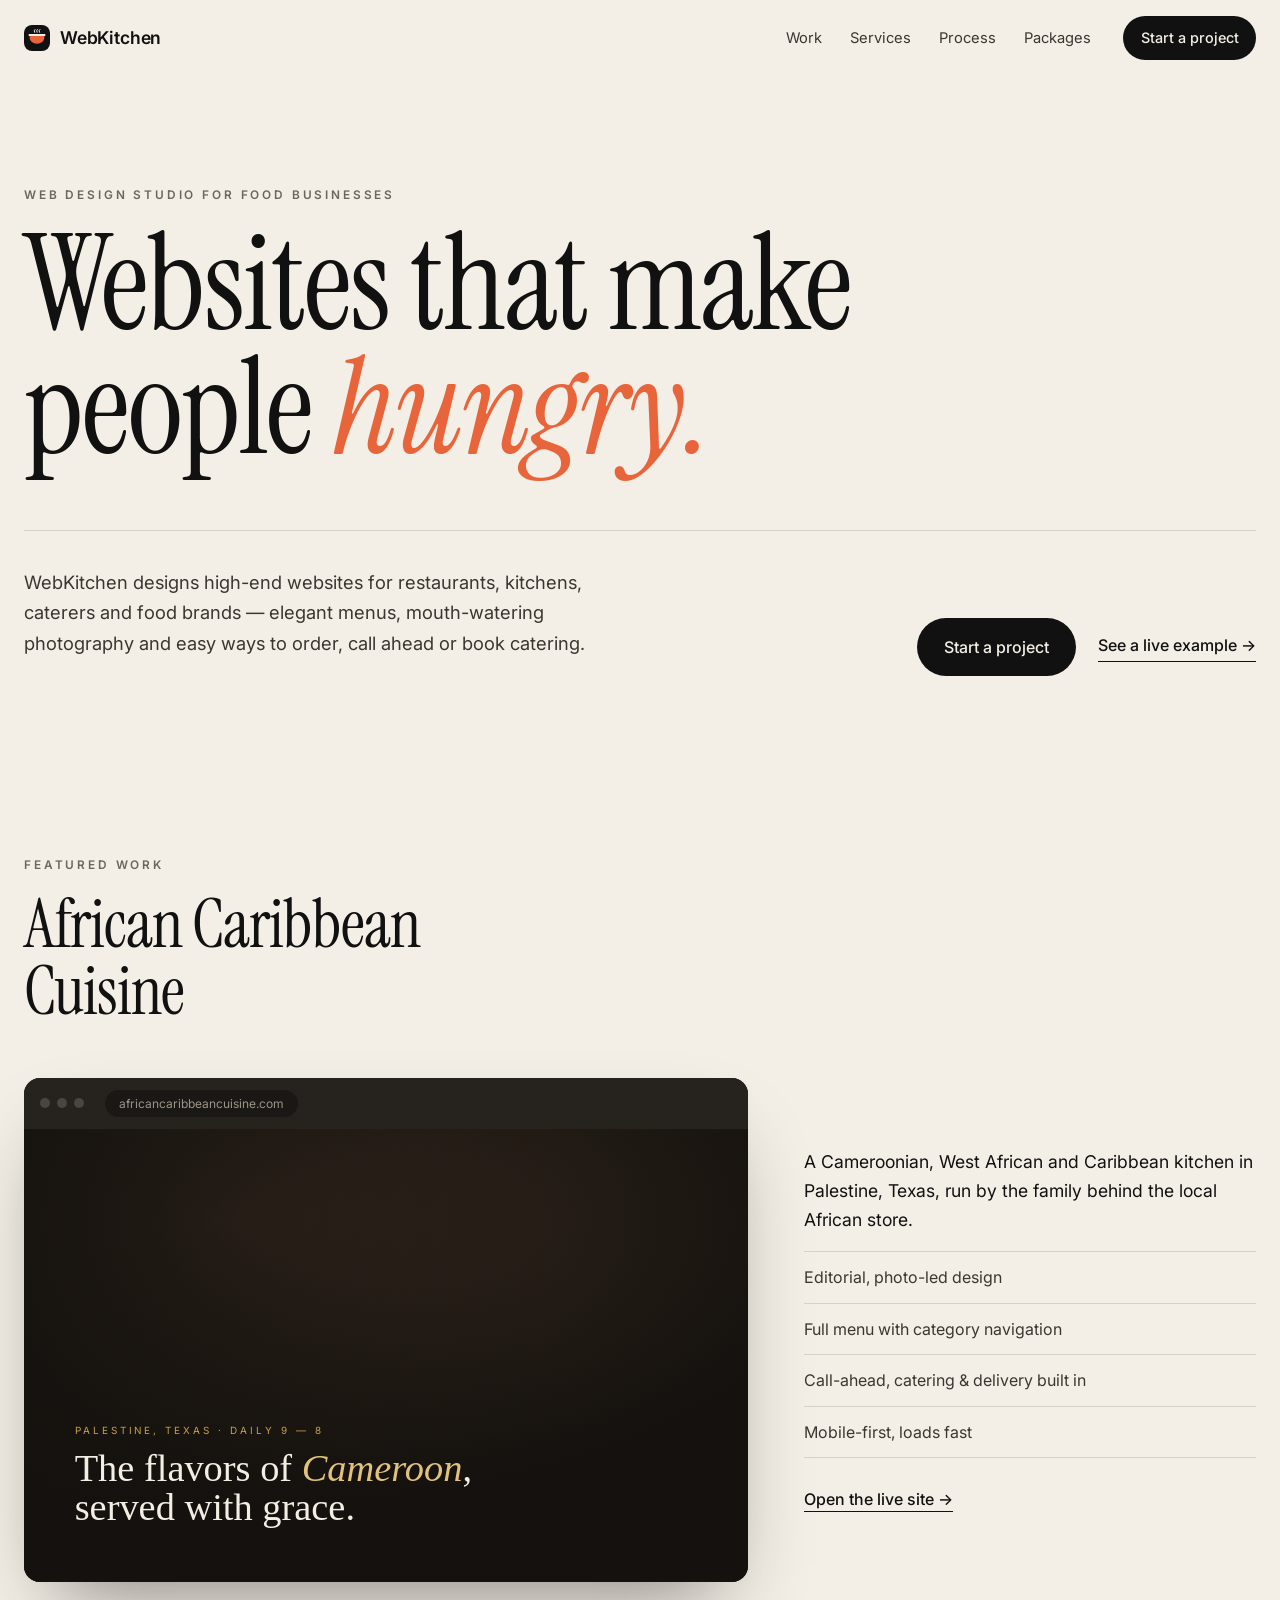
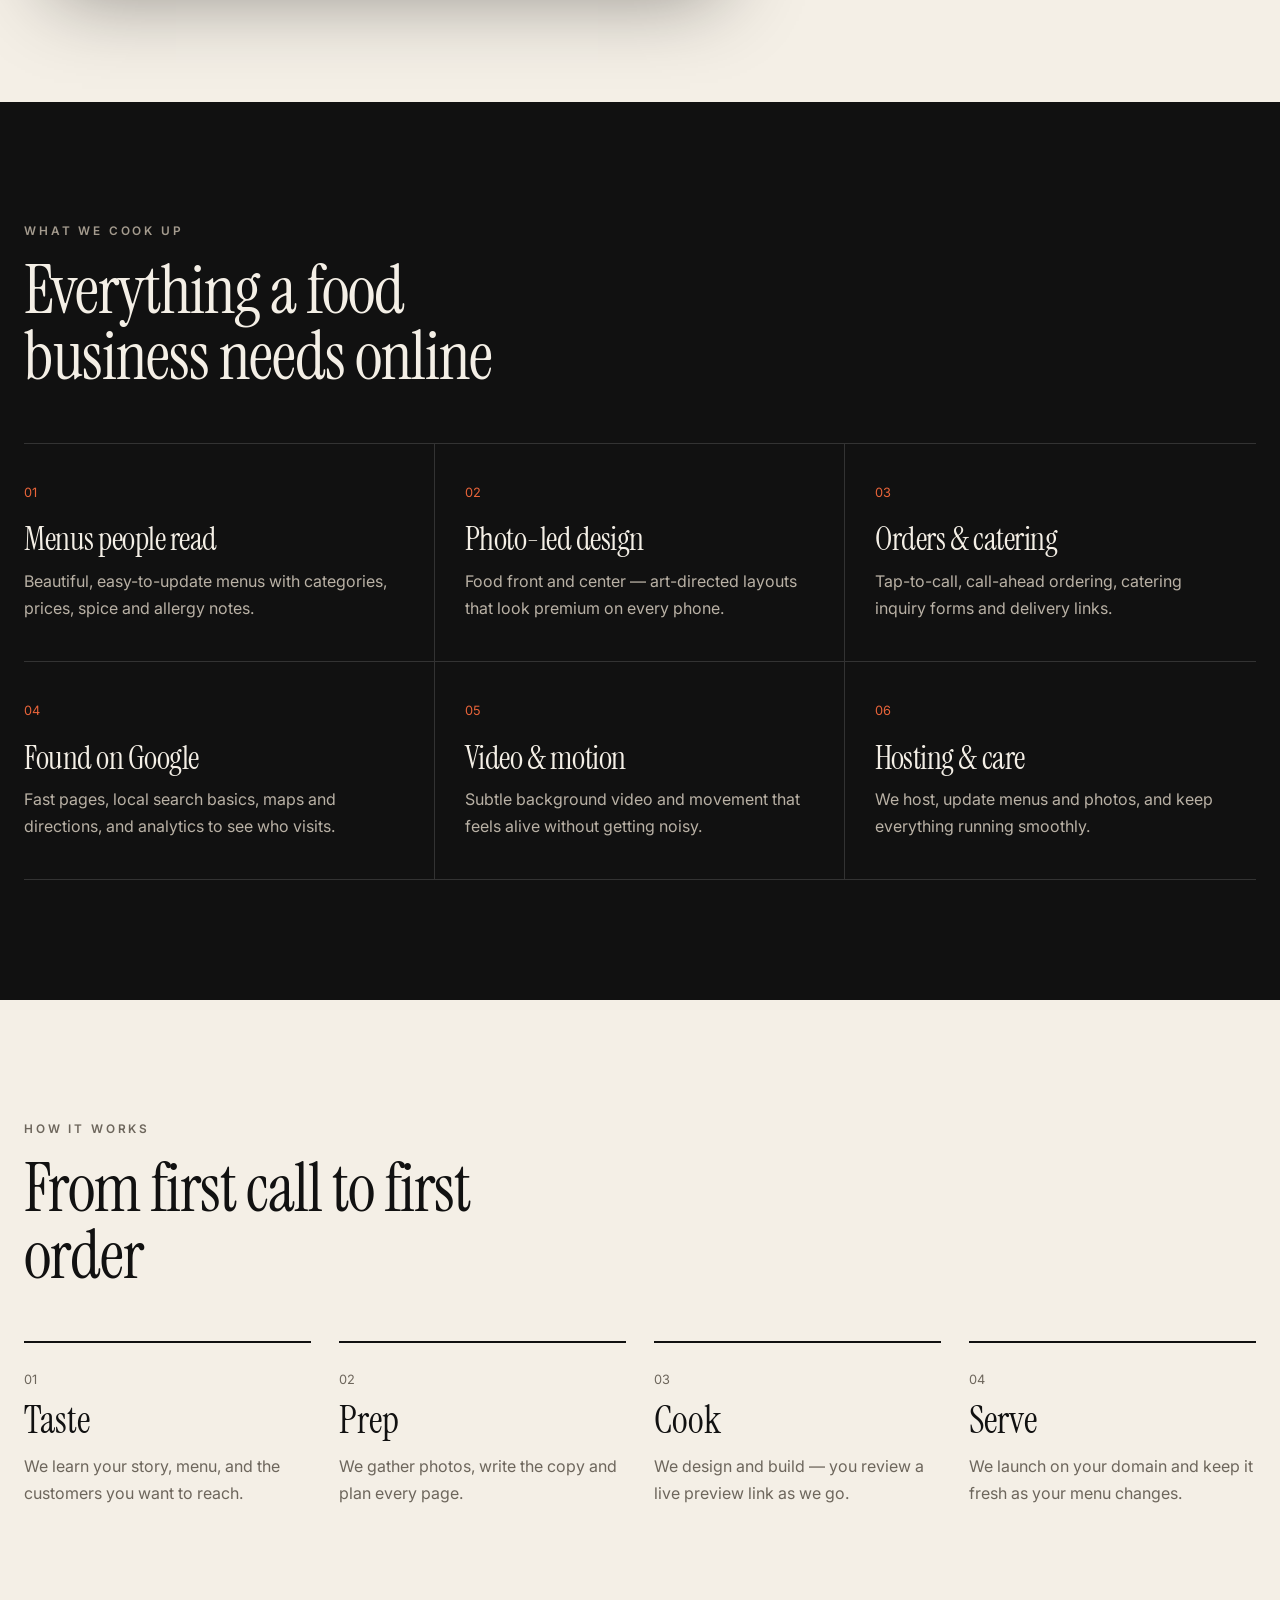
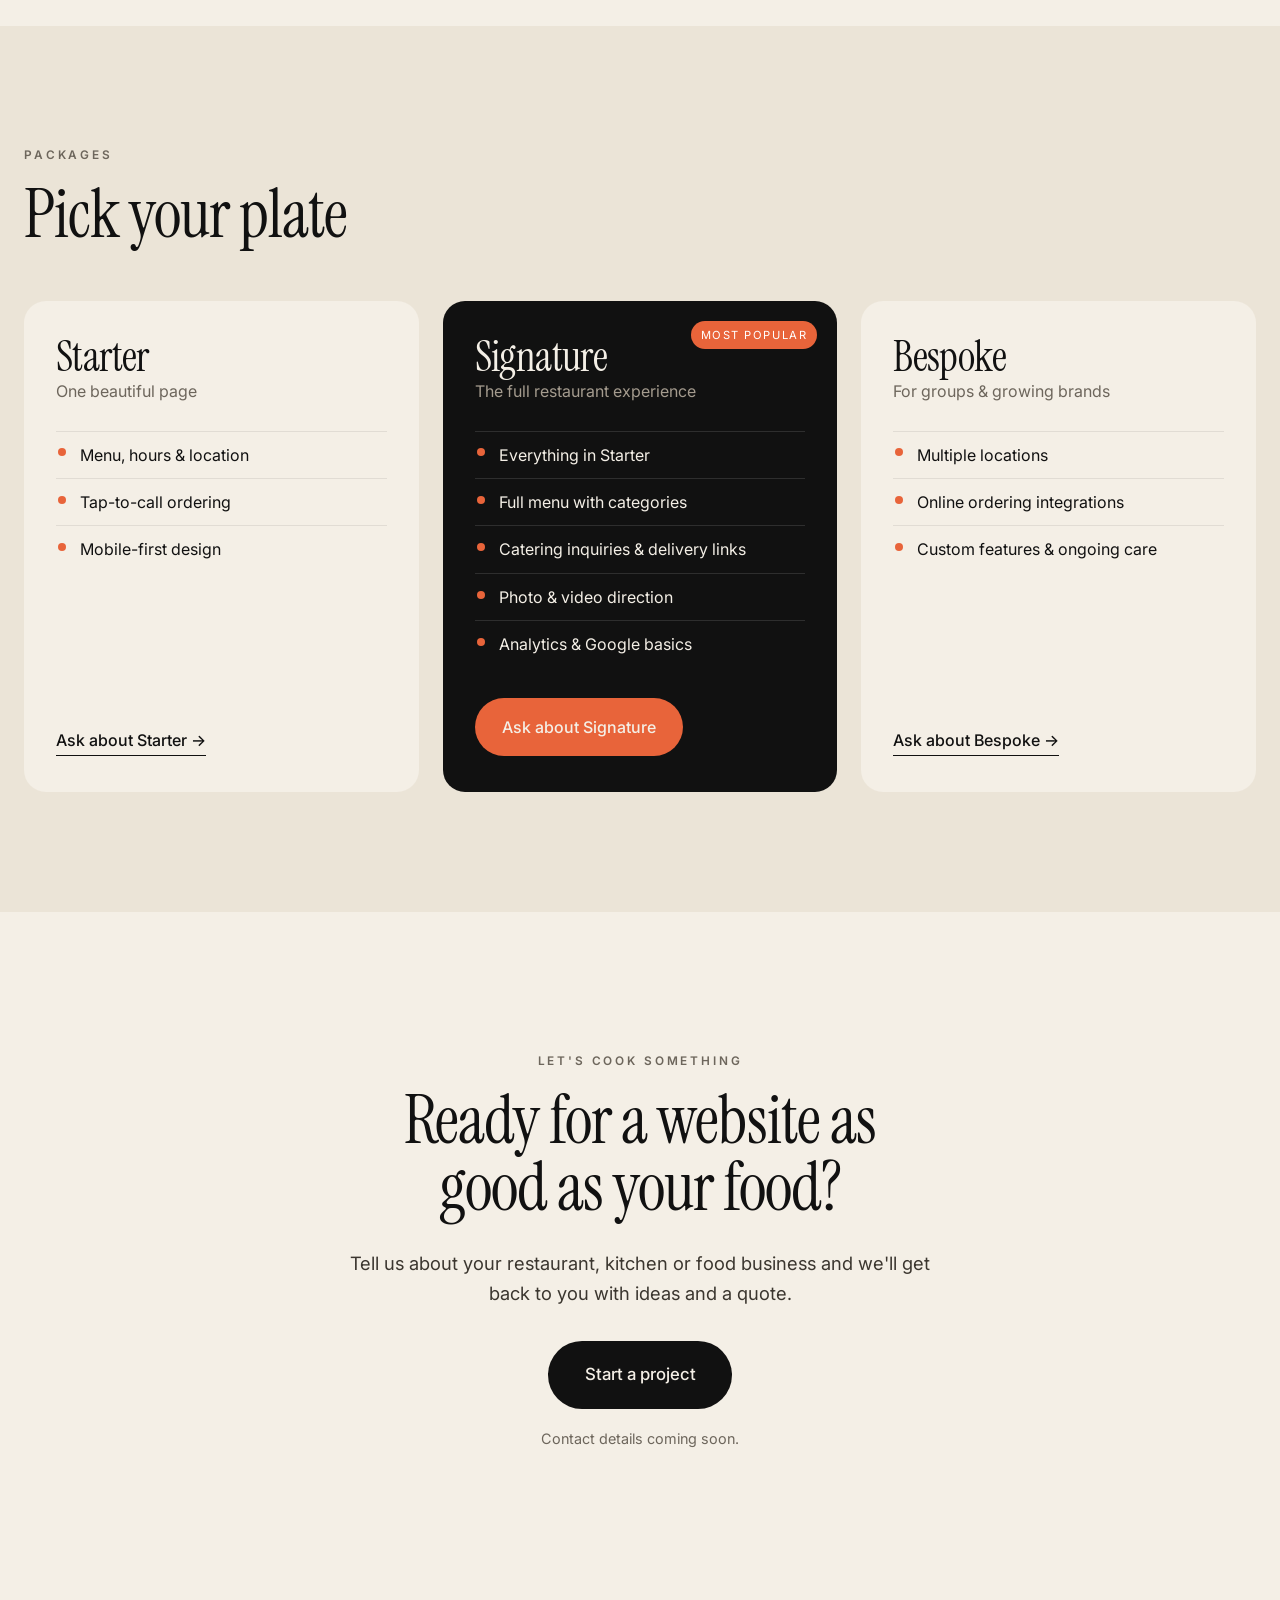
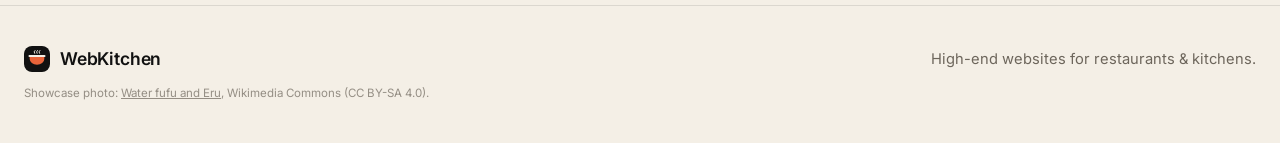
==== index.html @ 47a8b492 "WebKitchen studio site and high-end African Caribbean Cuisine showcase Co-Authored-By: Claude Opus 5" ====
<!doctype html>
<html lang="en">
<head>
  <meta charset="utf-8">
  <meta name="viewport" content="width=device-width, initial-scale=1">
  <title>WebKitchen — High-end websites for restaurants &amp; kitchens</title>
  <meta name="description" content="WebKitchen designs high-end websites for restaurants, kitchens, caterers and food brands — beautiful menus, real photography, call-ahead ordering and catering inquiries, built fast and mobile-first.">
  <link rel="icon" href="favicon.svg" type="image/svg+xml">
  <link rel="preconnect" href="https://fonts.googleapis.com">
  <link rel="preconnect" href="https://fonts.gstatic.com" crossorigin>
  <link href="https://fonts.googleapis.com/css2?family=Instrument+Serif:ital@0;1&family=Inter:wght@400;500;600&display=swap" rel="stylesheet">
  <link rel="stylesheet" href="studio.css">
  <script>window.va = window.va || function () { (window.vaq = window.vaq || []).push(arguments); };</script>
  <script defer src="/_vercel/insights/script.js"></script>
</head>
<body>
<a class="skip" href="#main">Skip to content</a>

<header class="top">
  <div class="wrap top-in">
    <a class="logo" href="#" aria-label="WebKitchen home"><span class="logo-mark" aria-hidden="true"></span>WebKitchen</a>
    <nav class="nav" aria-label="Main">
      <a href="#work">Work</a><a href="#services">Services</a><a href="#process">Process</a><a href="#packages">Packages</a>
    </nav>
    <a class="btn small" href="#contact">Start a project</a>
  </div>
</header>

<main id="main">
  <section class="hero">
    <div class="wrap">
      <p class="eyebrow reveal">Web design studio for food businesses</p>
      <h1 class="reveal">Websites that make<br>people <em>hungry.</em></h1>
      <div class="hero-row reveal">
        <p class="lead">WebKitchen designs high-end websites for restaurants, kitchens, caterers and food brands — elegant menus, mouth-watering photography and easy ways to order, call ahead or book catering.</p>
        <div class="cta">
          <a class="btn" href="#contact">Start a project</a>
          <a class="link" href="demo/african-caribbean/">See a live example →</a>
        </div>
      </div>
    </div>
  </section>

  <section class="work" id="work">
    <div class="wrap">
      <div class="sec-top reveal"><p class="eyebrow">Featured work</p><h2>African Caribbean Cuisine</h2></div>
      <a class="showcase reveal" href="demo/african-caribbean/">
        <div class="browser" aria-hidden="true">
          <div class="chrome"><span></span><span></span><span></span><b>africancaribbeancuisine.com</b></div>
          <div class="screen">
            <img src="https://commons.wikimedia.org/wiki/Special:FilePath/Water_fufu_and_Eru.jpg?width=1600" alt="" loading="lazy" onerror="this.remove()">
            <div class="screen-copy"><small>Palestine, Texas · Daily 9 — 8</small><strong>The flavors of <em>Cameroon</em>, served with grace.</strong></div>
          </div>
        </div>
        <div class="case">
          <p>A Cameroonian, West African and Caribbean kitchen in Palestine, Texas, run by the family behind the local African store.</p>
          <ul><li>Editorial, photo-led design</li><li>Full menu with category navigation</li><li>Call-ahead, catering &amp; delivery built in</li><li>Mobile-first, loads fast</li></ul>
          <span class="link">Open the live site →</span>
        </div>
      </a>
    </div>
  </section>

  <section class="services" id="services">
    <div class="wrap">
      <div class="sec-top reveal"><p class="eyebrow">What we cook up</p><h2>Everything a food business needs online</h2></div>
      <div class="svc-grid">
        <article class="svc reveal"><span>01</span><h3>Menus people read</h3><p>Beautiful, easy-to-update menus with categories, prices, spice and allergy notes.</p></article>
        <article class="svc reveal"><span>02</span><h3>Photo-led design</h3><p>Food front and center — art-directed layouts that look premium on every phone.</p></article>
        <article class="svc reveal"><span>03</span><h3>Orders &amp; catering</h3><p>Tap-to-call, call-ahead ordering, catering inquiry forms and delivery links.</p></article>
        <article class="svc reveal"><span>04</span><h3>Found on Google</h3><p>Fast pages, local search basics, maps and directions, and analytics to see who visits.</p></article>
        <article class="svc reveal"><span>05</span><h3>Video &amp; motion</h3><p>Subtle background video and movement that feels alive without getting noisy.</p></article>
        <article class="svc reveal"><span>06</span><h3>Hosting &amp; care</h3><p>We host, update menus and photos, and keep everything running smoothly.</p></article>
      </div>
    </div>
  </section>

  <section class="process" id="process">
    <div class="wrap">
      <div class="sec-top reveal"><p class="eyebrow">How it works</p><h2>From first call to first order</h2></div>
      <ol class="steps">
        <li class="reveal"><b>Taste</b><p>We learn your story, menu, and the customers you want to reach.</p></li>
        <li class="reveal"><b>Prep</b><p>We gather photos, write the copy and plan every page.</p></li>
        <li class="reveal"><b>Cook</b><p>We design and build — you review a live preview link as we go.</p></li>
        <li class="reveal"><b>Serve</b><p>We launch on your domain and keep it fresh as your menu changes.</p></li>
      </ol>
    </div>
  </section>

  <section class="packages" id="packages">
    <div class="wrap">
      <div class="sec-top reveal"><p class="eyebrow">Packages</p><h2>Pick your plate</h2></div>
      <div class="pk-grid">
        <article class="pk reveal"><h3>Starter</h3><p class="pk-sub">One beautiful page</p><ul><li>Menu, hours &amp; location</li><li>Tap-to-call ordering</li><li>Mobile-first design</li></ul><a class="link" href="#contact">Ask about Starter →</a></article>
        <article class="pk featured reveal"><span class="badge">Most popular</span><h3>Signature</h3><p class="pk-sub">The full restaurant experience</p><ul><li>Everything in Starter</li><li>Full menu with categories</li><li>Catering inquiries &amp; delivery links</li><li>Photo &amp; video direction</li><li>Analytics &amp; Google basics</li></ul><a class="btn" href="#contact">Ask about Signature</a></article>
        <article class="pk reveal"><h3>Bespoke</h3><p class="pk-sub">For groups &amp; growing brands</p><ul><li>Multiple locations</li><li>Online ordering integrations</li><li>Custom features &amp; ongoing care</li></ul><a class="link" href="#contact">Ask about Bespoke →</a></article>
      </div>
    </div>
  </section>

  <section class="contact" id="contact">
    <div class="wrap contact-in reveal">
      <p class="eyebrow">Let's cook something</p>
      <h2>Ready for a website as good as your food?</h2>
      <p class="lead">Tell us about your restaurant, kitchen or food business and we'll get back to you with ideas and a quote.</p>
      <div class="cta"><a class="btn big" data-contact href="#contact">Start a project</a></div>
      <p class="note" data-contact-note></p>
    </div>
  </section>
</main>

<footer class="foot">
  <div class="wrap foot-in">
    <span class="logo"><span class="logo-mark" aria-hidden="true"></span>WebKitchen</span>
    <p>High-end websites for restaurants &amp; kitchens.</p>
    <p class="tiny">Showcase photo: <a href="https://commons.wikimedia.org/wiki/File:Water_fufu_and_Eru.jpg">Water fufu and Eru</a>, Wikimedia Commons (CC BY-SA 4.0).</p>
  </div>
</footer>

<script src="studio.js"></script>
</body>
</html>
---- studio.css ----
:root {
  --paper: #f4efe6;
  --paper-2: #ebe4d7;
  --ink: #111;
  --ink-2: #1c1a17;
  --muted: #6d665c;
  --ember: #e8643a;
  --serif: "Instrument Serif", Georgia, serif;
  --sans: "Inter", system-ui, sans-serif;
  --ease: cubic-bezier(.2, .7, .1, 1);
}
* { box-sizing: border-box; }
html { scroll-behavior: smooth; scroll-padding-top: 76px; }
body { margin: 0; font: 400 1rem/1.65 var(--sans); color: var(--ink); background: var(--paper); -webkit-font-smoothing: antialiased; }
img { display: block; max-width: 100%; }
a { color: inherit; }
h1, h2, h3 { font-family: var(--serif); font-weight: 400; line-height: 1; margin: 0 0 .4em; letter-spacing: -.015em; }
h2 { font-size: clamp(2.4rem, 5.2vw, 4.4rem); max-width: 16ch; }
em { font-style: italic; color: var(--ember); }
p { margin: 0 0 1em; }
.wrap { width: min(1240px, 100% - 48px); margin-inline: auto; }
.skip { position: absolute; left: -999px; }
.skip:focus { left: 12px; top: 12px; z-index: 99; background: var(--ink); color: var(--paper); padding: 8px 14px; }
:focus-visible { outline: 2px solid var(--ember); outline-offset: 4px; }
.eyebrow { font-size: .74rem; font-weight: 600; letter-spacing: .24em; text-transform: uppercase; color: var(--muted); margin-bottom: 1.4em; }
.lead { font-size: 1.15rem; color: #3b362f; max-width: 34em; }

.btn { display: inline-flex; align-items: center; padding: 1em 1.7em; border-radius: 999px; background: var(--ink); color: var(--paper); font-weight: 500; text-decoration: none; transition: background .3s, transform .3s var(--ease); }
.btn:hover { background: var(--ember); transform: translateY(-2px); }
.btn.small { padding: .7em 1.2em; font-size: .9rem; }
.btn.big { padding: 1.2em 2.2em; font-size: 1.05rem; }
.link { font-weight: 500; text-decoration: none; border-bottom: 1px solid currentColor; padding-bottom: 2px; transition: color .2s; }
.link:hover { color: var(--ember); }
.cta { display: flex; flex-wrap: wrap; align-items: center; gap: 22px; }

.top { position: sticky; top: 0; z-index: 40; transition: background .3s, box-shadow .3s; }
.top.solid { background: rgba(244,239,230,.88); backdrop-filter: blur(12px); box-shadow: 0 1px 0 rgba(0,0,0,.06); }
.top-in { display: flex; align-items: center; gap: 32px; height: 76px; }
.logo { display: inline-flex; align-items: center; gap: 10px; font: 600 1.1rem/1 var(--sans); letter-spacing: -.01em; text-decoration: none; margin-right: auto; }
.logo-mark { width: 26px; height: 26px; border-radius: 8px; background: url("favicon.svg") center / cover; }
.nav { display: flex; gap: 28px; }
.nav a { text-decoration: none; font-size: .92rem; color: #3b362f; }
.nav a:hover { color: var(--ember); }

.hero { padding: 110px 0 90px; }
.hero h1 { font-size: clamp(3.4rem, 10.5vw, 9.6rem); line-height: .92; margin-bottom: .45em; }
.hero-row { display: grid; grid-template-columns: 1.2fr 1fr; gap: 56px; align-items: end; border-top: 1px solid rgba(0,0,0,.12); padding-top: 36px; }
.hero-row .cta { justify-content: flex-end; }

.work { padding: 90px 0 120px; }
.sec-top { margin-bottom: 52px; }
.showcase { display: grid; grid-template-columns: 1.6fr 1fr; gap: 56px; align-items: center; text-decoration: none; }
.browser { border-radius: 16px; overflow: hidden; background: var(--ink-2); box-shadow: 0 40px 80px -30px rgba(0,0,0,.45); transition: transform .8s var(--ease); }
.showcase:hover .browser { transform: translateY(-6px) rotate(-.4deg); }
.chrome { display: flex; align-items: center; gap: 7px; padding: 12px 16px; background: #26231f; }
.chrome span { width: 10px; height: 10px; border-radius: 50%; background: #4a453e; }
.chrome b { margin-left: 14px; font-weight: 400; font-size: .75rem; color: #9b9387; background: #1a1815; padding: 4px 14px; border-radius: 999px; }
.screen { position: relative; aspect-ratio: 16 / 10; background:
  radial-gradient(120% 90% at 30% 20%, #3a2c20, #14110e 70%); overflow: hidden; }
.screen img { position: absolute; inset: 0; width: 100%; height: 100%; object-fit: cover; }
.screen::after { content: ""; position: absolute; inset: 0; background: linear-gradient(90deg, rgba(20,17,14,.85), rgba(20,17,14,.1) 75%); }
.screen-copy { position: absolute; left: 7%; bottom: 12%; z-index: 1; color: #f3ede3; max-width: 70%; }
.screen-copy small { display: block; font-size: .62rem; letter-spacing: .3em; text-transform: uppercase; color: #c9a24a; margin-bottom: 10px; }
.screen-copy strong { font: 500 clamp(1.4rem, 3vw, 2.6rem)/1 "Cormorant Garamond", Georgia, serif; }
.screen-copy em { color: #e2c27a; }
.case p { font-size: 1.1rem; }
.case ul { list-style: none; padding: 0; margin: 0 0 28px; border-top: 1px solid rgba(0,0,0,.12); }
.case li { padding: 12px 0; border-bottom: 1px solid rgba(0,0,0,.12); color: #3b362f; }

.services { background: var(--ink); color: var(--paper); padding: 120px 0; }
.services .eyebrow { color: #a49b8e; }
.svc-grid { display: grid; grid-template-columns: repeat(3, 1fr); gap: 0; border-top: 1px solid rgba(255,255,255,.14); }
.svc { padding: 34px 30px 40px 0; border-bottom: 1px solid rgba(255,255,255,.14); }
.svc:not(:nth-child(3n)) { border-right: 1px solid rgba(255,255,255,.14); margin-right: 0; }
.svc:not(:nth-child(3n+1)) { padding-left: 30px; }
.svc span { font-size: .8rem; color: var(--ember); }
.svc h3 { font-size: 2rem; margin-top: .6em; }
.svc p { color: #b9b1a5; margin: 0; }

.process { padding: 120px 0; }
.steps { list-style: none; padding: 0; margin: 0; display: grid; grid-template-columns: repeat(4, 1fr); gap: 28px; counter-reset: s; }
.steps li { counter-increment: s; border-top: 2px solid var(--ink); padding-top: 22px; }
.steps li::before { content: "0" counter(s); font-size: .8rem; color: var(--muted); }
.steps b { display: block; font: 400 2.4rem/1.1 var(--serif); margin: .2em 0 .3em; }
.steps p { color: var(--muted); margin: 0; }

.packages { background: var(--paper-2); padding: 120px 0; }
.pk-grid { display: grid; grid-template-columns: repeat(3, 1fr); gap: 24px; align-items: stretch; }
.pk { position: relative; display: flex; flex-direction: column; background: var(--paper); border-radius: 22px; padding: 36px 32px; }
.pk h3 { font-size: 2.6rem; margin: 0; }
.pk-sub { color: var(--muted); }
.pk ul { list-style: none; padding: 0; margin: 10px 0 30px; flex: 1; }
.pk li { padding: 10px 0 10px 24px; border-top: 1px solid rgba(0,0,0,.08); position: relative; }
.pk li::before { content: ""; position: absolute; left: 2px; top: 1.05em; width: 8px; height: 8px; border-radius: 50%; background: var(--ember); }
.pk .link, .pk .btn { align-self: flex-start; }
.pk.featured { background: var(--ink); color: var(--paper); transform: translateY(-12px); }
.pk.featured .pk-sub { color: #a49b8e; }
.pk.featured li { border-top-color: rgba(255,255,255,.12); }
.pk.featured .btn { background: var(--ember); }
.pk.featured .btn:hover { background: var(--paper); color: var(--ink); }
.badge { position: absolute; top: 20px; right: 20px; font-size: .7rem; letter-spacing: .14em; text-transform: uppercase; background: var(--ember); color: #fff; padding: 5px 10px; border-radius: 999px; }

.contact { padding: 140px 0; text-align: center; }
.contact-in h2 { margin-inline: auto; }
.contact-in .lead { margin: 0 auto 32px; }
.contact-in .cta { justify-content: center; }
.note { margin-top: 18px; color: var(--muted); font-size: .9rem; }

.foot { border-top: 1px solid rgba(0,0,0,.1); padding: 40px 0; }
.foot-in { display: flex; flex-wrap: wrap; align-items: center; gap: 12px 28px; }
.foot p { margin: 0; color: var(--muted); font-size: .92rem; }
.tiny { width: 100%; font-size: .72rem !important; opacity: .7; }

.reveal { opacity: 0; transform: translateY(24px); transition: opacity 1s var(--ease), transform 1s var(--ease); }
.reveal.in { opacity: 1; transform: none; }

@media (max-width: 960px) {
  .nav { display: none; }
  .hero-row, .showcase { grid-template-columns: 1fr; gap: 32px; }
  .hero-row .cta { justify-content: flex-start; }
  .svc-grid { grid-template-columns: 1fr 1fr; }
  .svc, .svc:not(:nth-child(3n+1)) { padding: 28px 22px 32px 0; border-right: 0 !important; }
  .svc:nth-child(odd) { border-right: 1px solid rgba(255,255,255,.14) !important; }
  .svc:nth-child(even) { padding-left: 22px; }
  .steps { grid-template-columns: 1fr 1fr; }
  .pk-grid { grid-template-columns: 1fr; }
  .pk.featured { transform: none; }
}
@media (max-width: 560px) {
  .hero { padding: 72px 0 60px; }
  .svc-grid, .steps { grid-template-columns: 1fr; }
  .svc, .svc:nth-child(even) { padding: 26px 0; border-right: 0 !important; }
  .work, .services, .process, .packages { padding: 84px 0; }
  .contact { padding: 100px 0; }
}
@media (prefers-reduced-motion: reduce) {
  html { scroll-behavior: auto; }
  .reveal { opacity: 1; transform: none; }
  * { transition: none !important; }
}
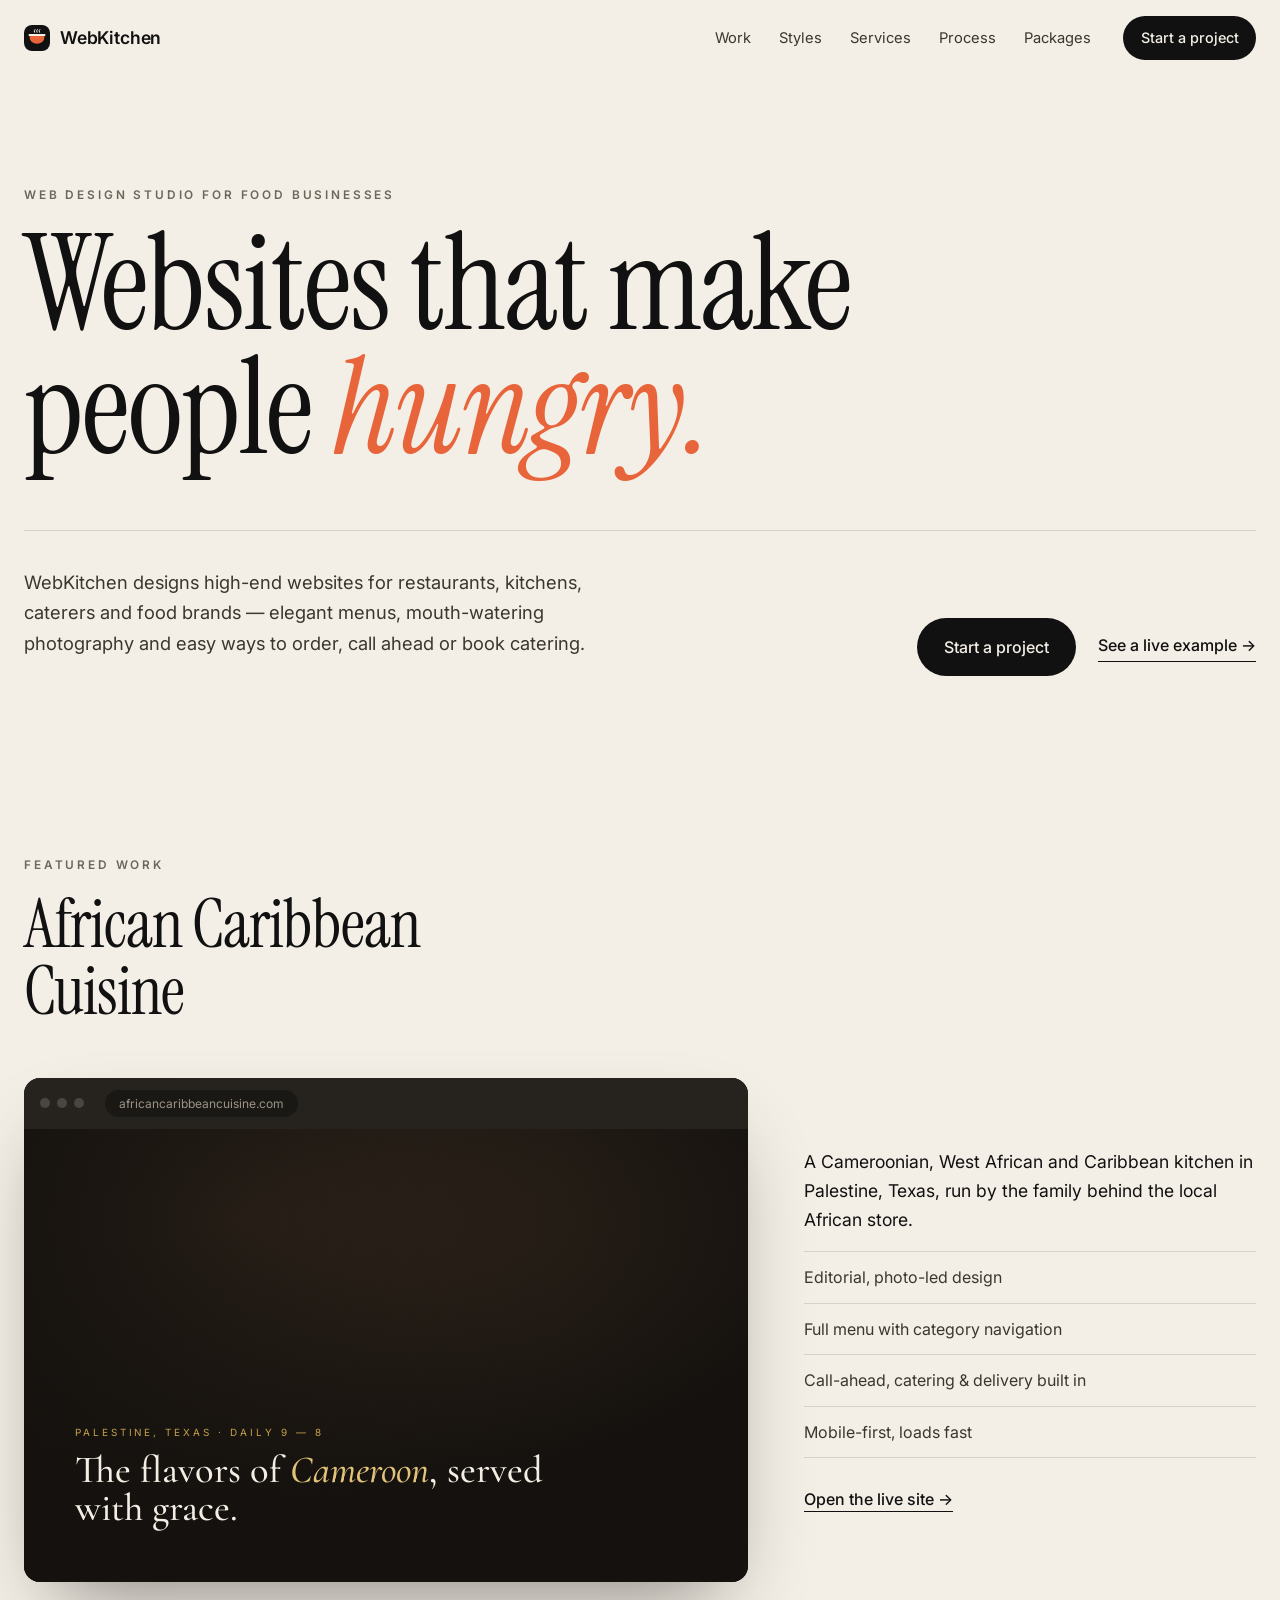
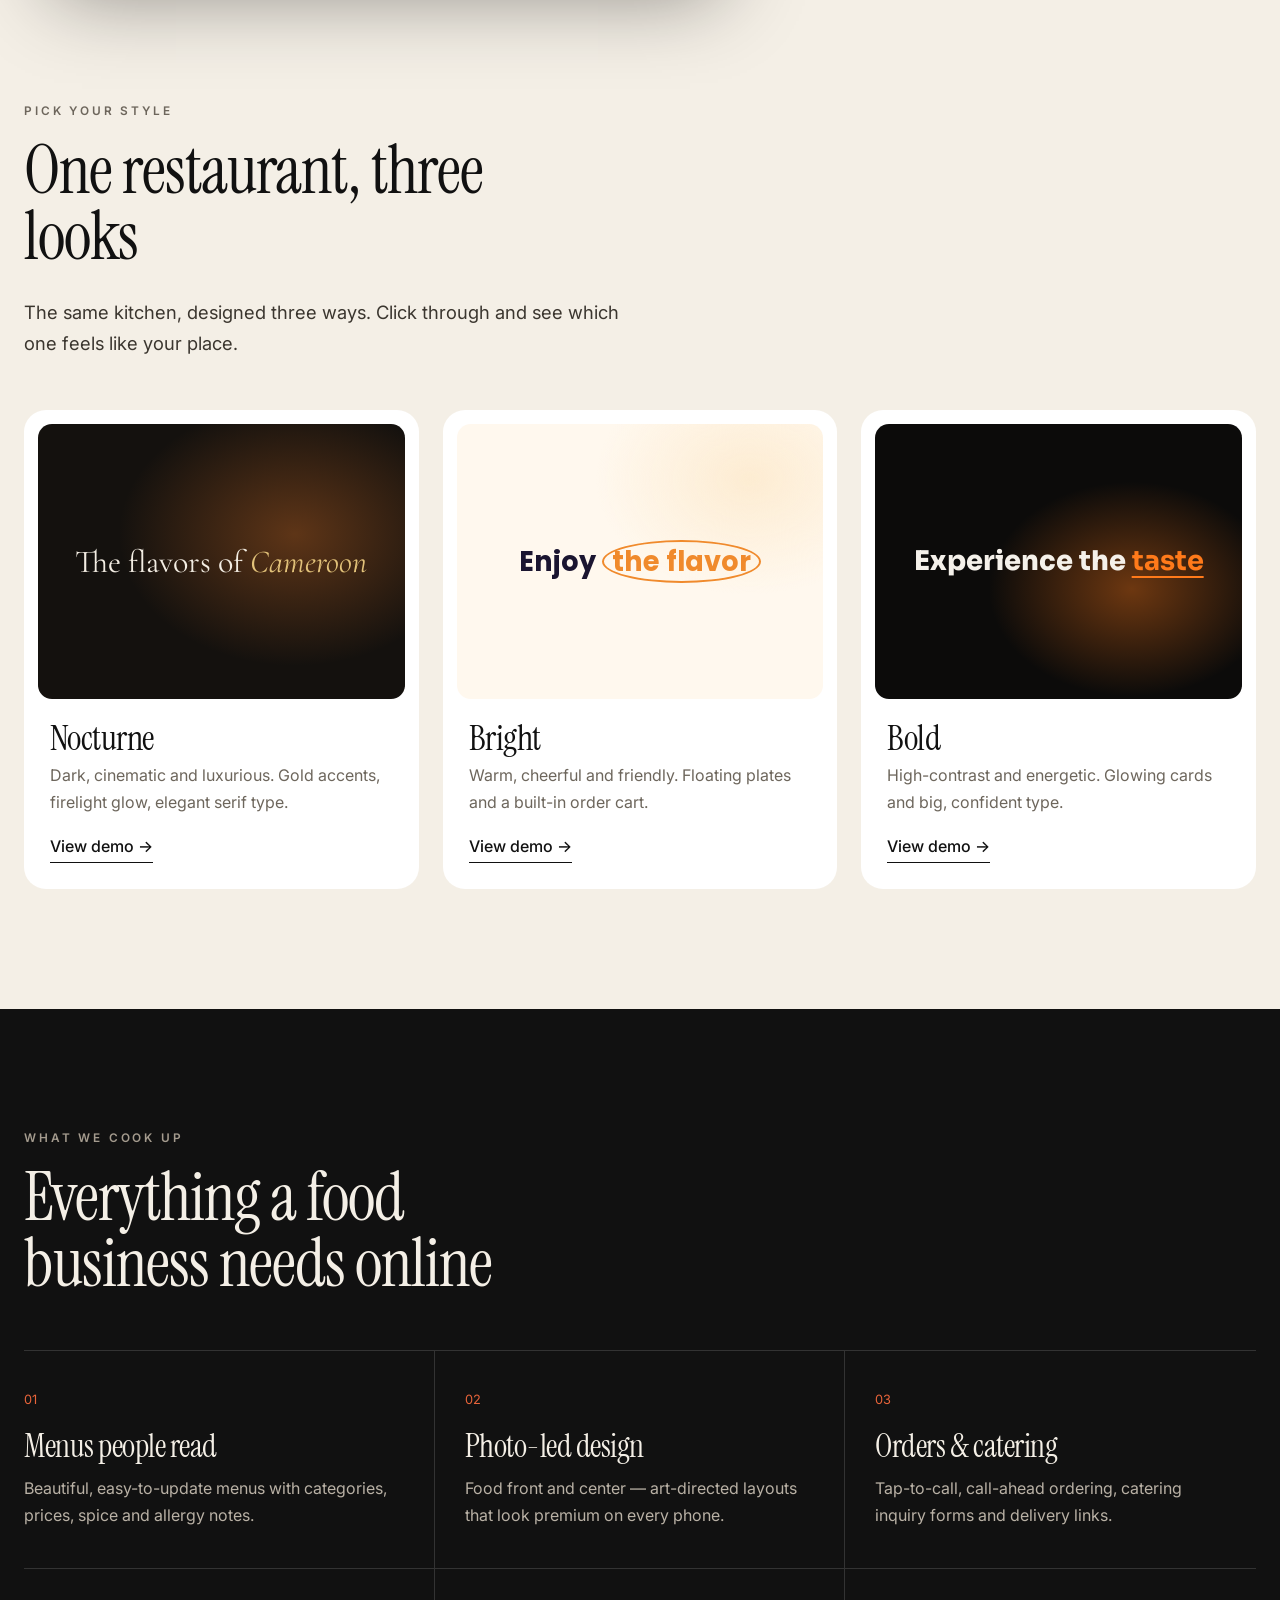
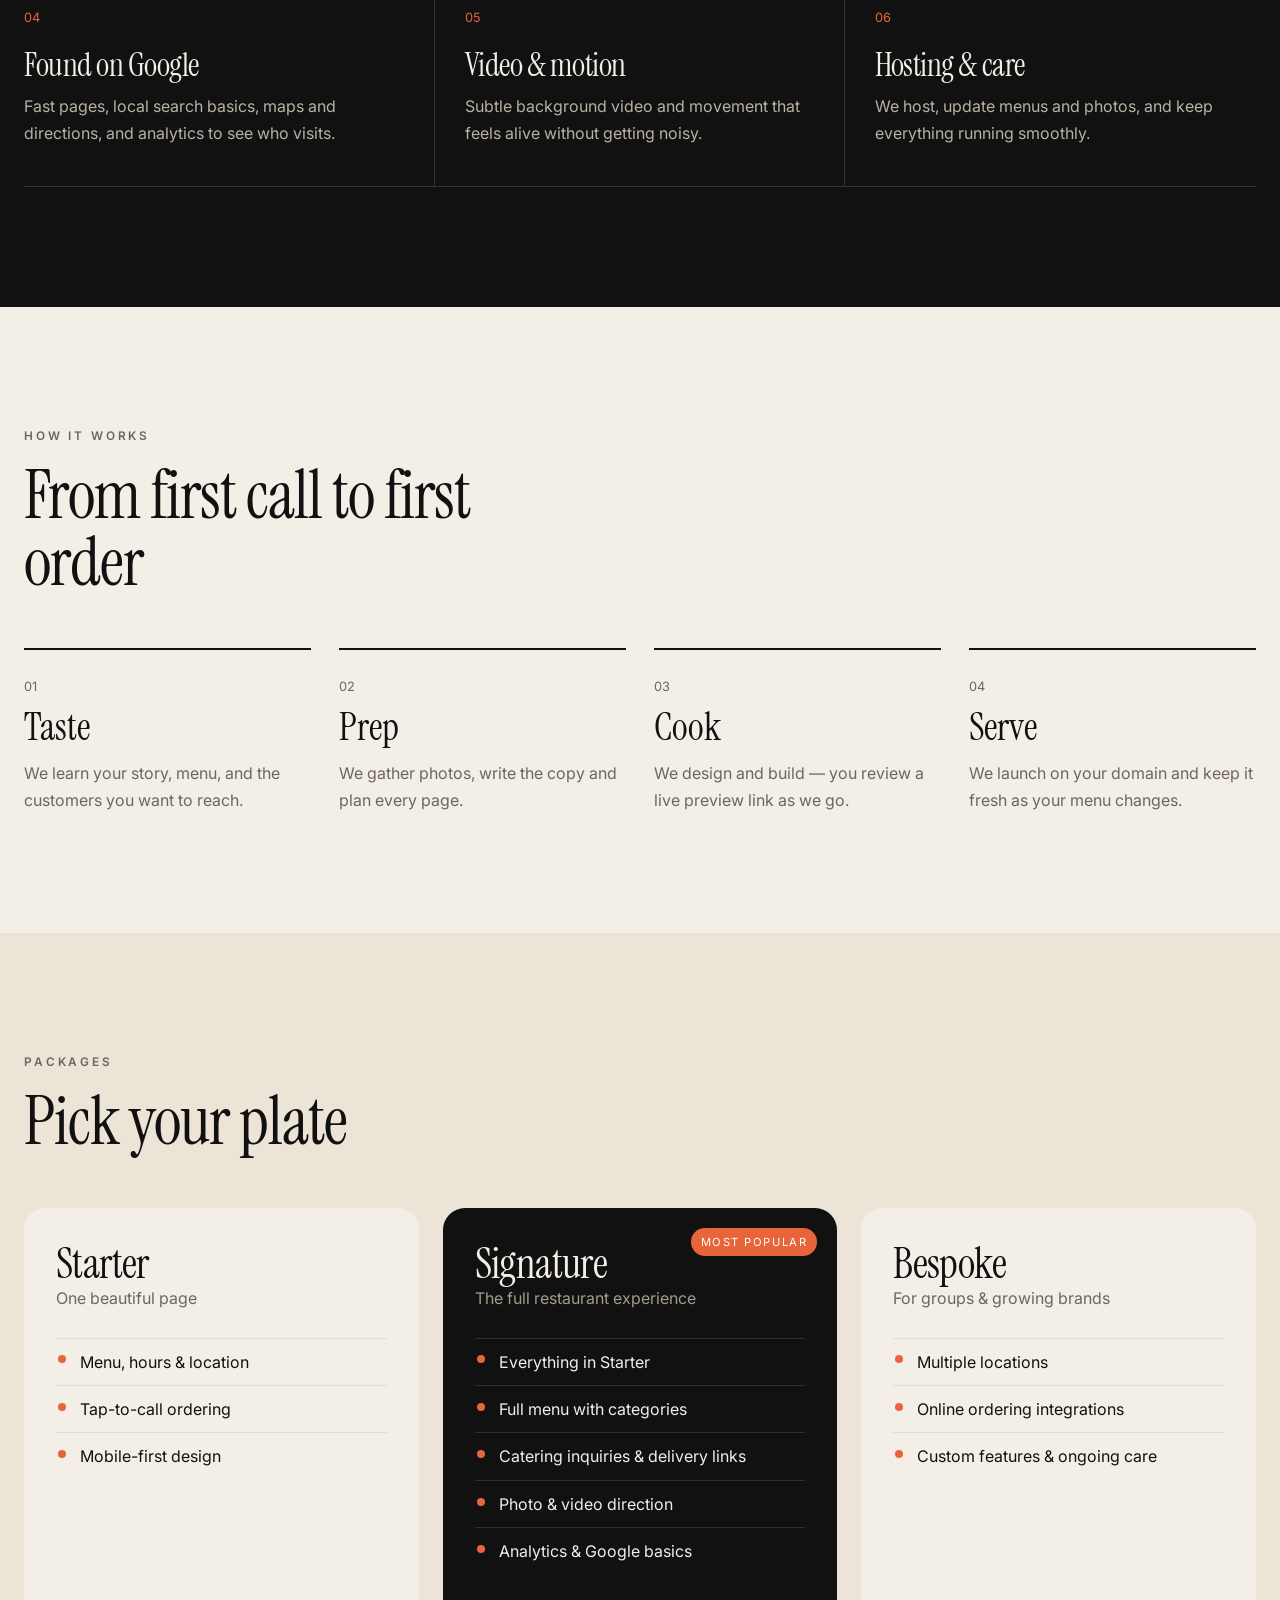
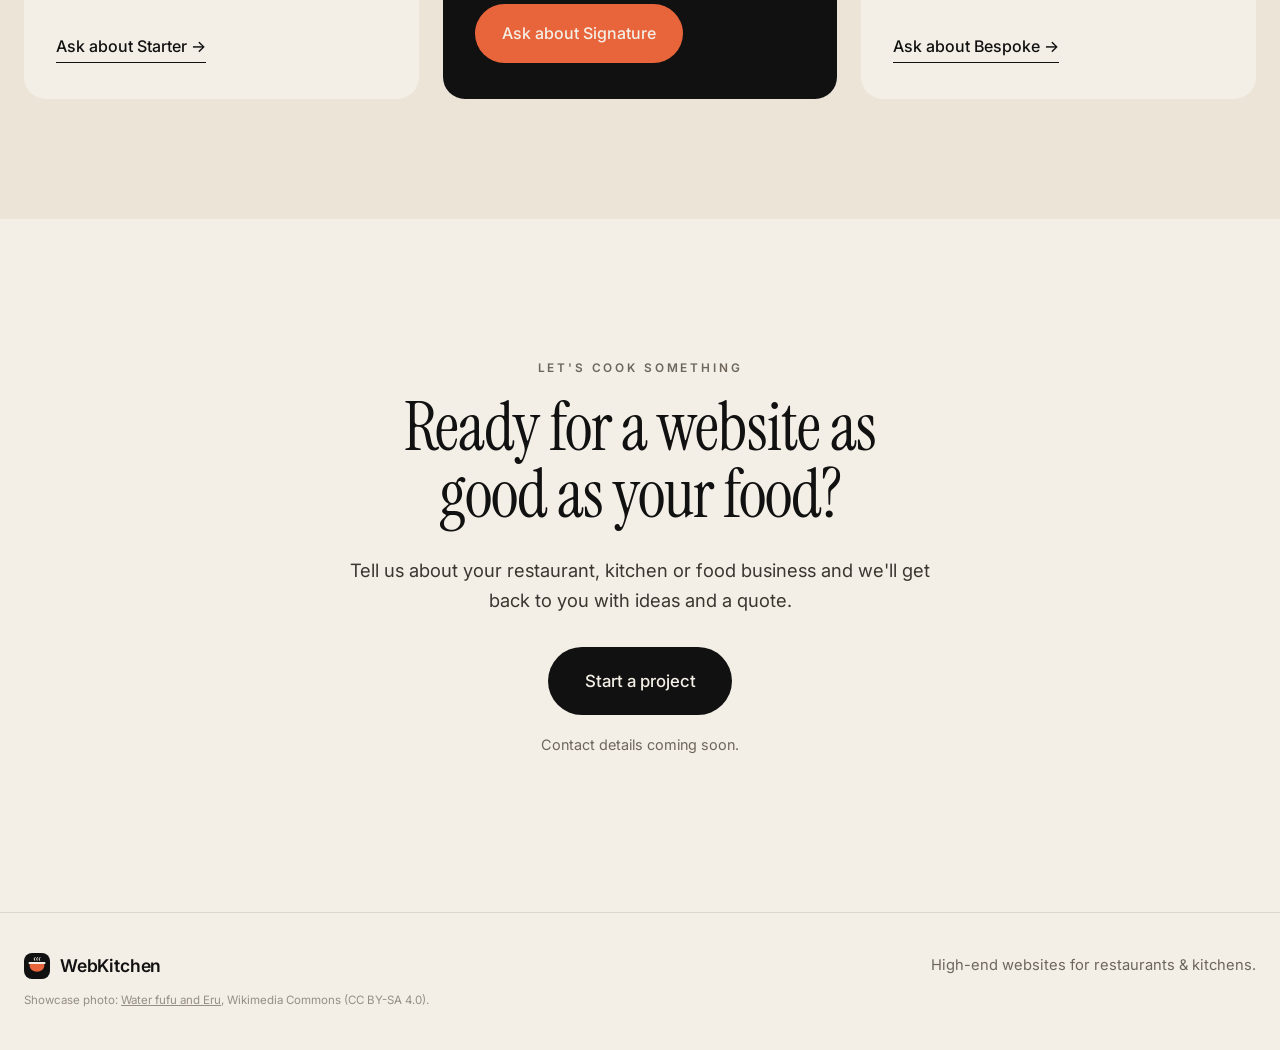
==== commit 28d7a7d5: "Three style demos (Nocturne, Bright with order cart, Bold) and a Pick your style section Co-Authored" ====
--- a/index.html
+++ b/index.html
@@ -8,7 +8,7 @@
   <link rel="icon" href="favicon.svg" type="image/svg+xml">
   <link rel="preconnect" href="https://fonts.googleapis.com">
   <link rel="preconnect" href="https://fonts.gstatic.com" crossorigin>
-  <link href="https://fonts.googleapis.com/css2?family=Instrument+Serif:ital@0;1&family=Inter:wght@400;500;600&display=swap" rel="stylesheet">
+  <link href="https://fonts.googleapis.com/css2?family=Instrument+Serif:ital@0;1&family=Inter:wght@400;500;600&family=Cormorant+Garamond:ital,wght@0,500;1,500&family=Poppins:wght@700&family=Sora:wght@800&display=swap" rel="stylesheet">
   <link rel="stylesheet" href="studio.css">
   <script>window.va = window.va || function () { (window.vaq = window.vaq || []).push(arguments); };</script>
   <script defer src="/_vercel/insights/script.js"></script>
@@ -20,7 +20,7 @@
   <div class="wrap top-in">
     <a class="logo" href="#" aria-label="WebKitchen home"><span class="logo-mark" aria-hidden="true"></span>WebKitchen</a>
     <nav class="nav" aria-label="Main">
-      <a href="#work">Work</a><a href="#services">Services</a><a href="#process">Process</a><a href="#packages">Packages</a>
+      <a href="#work">Work</a><a href="#styles">Styles</a><a href="#services">Services</a><a href="#process">Process</a><a href="#packages">Packages</a>
     </nav>
     <a class="btn small" href="#contact">Start a project</a>
   </div>
@@ -58,6 +58,17 @@
           <span class="link">Open the live site →</span>
         </div>
       </a>
+    </div>
+  </section>
+
+  <section class="styles" id="styles">
+    <div class="wrap">
+      <div class="sec-top reveal"><p class="eyebrow">Pick your style</p><h2>One restaurant, three looks</h2><p class="lead">The same kitchen, designed three ways. Click through and see which one feels like your place.</p></div>
+      <div class="style-grid">
+        <a class="style-card reveal" href="demo/african-caribbean/"><span class="sw sw-noc" aria-hidden="true"><i>The flavors of <em>Cameroon</em></i></span><h3>Nocturne</h3><p>Dark, cinematic and luxurious. Gold accents, firelight glow, elegant serif type.</p><span class="link">View demo →</span></a>
+        <a class="style-card reveal" href="demo/bright/"><span class="sw sw-bright" aria-hidden="true"><i>Enjoy <b>the flavor</b></i></span><h3>Bright</h3><p>Warm, cheerful and friendly. Floating plates and a built-in order cart.</p><span class="link">View demo →</span></a>
+        <a class="style-card reveal" href="demo/bold/"><span class="sw sw-bold" aria-hidden="true"><i>Experience the <b>taste</b></i></span><h3>Bold</h3><p>High-contrast and energetic. Glowing cards and big, confident type.</p><span class="link">View demo →</span></a>
+      </div>
     </div>
   </section>
 
--- a/studio.css
+++ b/studio.css
@@ -67,6 +67,22 @@
 .case ul { list-style: none; padding: 0; margin: 0 0 28px; border-top: 1px solid rgba(0,0,0,.12); }
 .case li { padding: 12px 0; border-bottom: 1px solid rgba(0,0,0,.12); color: #3b362f; }
 
+.styles { padding: 0 0 120px; }
+.style-grid { display: grid; grid-template-columns: repeat(3, 1fr); gap: 24px; }
+.style-card { display: flex; flex-direction: column; text-decoration: none; background: #fff; border-radius: 22px; padding: 14px 14px 26px; transition: transform .5s var(--ease), box-shadow .5s var(--ease); }
+.style-card:hover { transform: translateY(-6px); box-shadow: 0 30px 60px -30px rgba(0,0,0,.35); }
+.style-card h3 { font-size: 2.2rem; margin: 22px 12px 6px; }
+.style-card p { margin: 0 12px 18px; color: var(--muted); flex: 1; }
+.style-card .link { margin: 0 12px; align-self: flex-start; }
+.sw { display: grid; place-items: center; aspect-ratio: 4 / 3; border-radius: 14px; text-align: center; padding: 20px; }
+.sw i { font-style: normal; font-size: 1.7rem; line-height: 1.1; }
+.sw-noc { background: radial-gradient(80% 80% at 70% 40%, rgba(232,120,40,.35), transparent 60%), #14110e; color: #f3ede3; font-family: "Cormorant Garamond", Georgia, serif; }
+.sw-noc i { font-family: inherit; font-size: 2rem; }
+.sw-noc em { color: #e2c27a; }
+.sw-bright { background: radial-gradient(60% 60% at 80% 20%, #fdecd2, transparent 70%), #fff8ee; color: #1b1530; font-family: "Poppins", sans-serif; font-weight: 700; }
+.sw-bright b { color: #f08a2c; border: 2px solid #f08a2c; border-radius: 50%; padding: 0 .3em; }
+.sw-bold { background: radial-gradient(60% 60% at 70% 60%, rgba(255,122,26,.4), transparent 65%), #0c0b0a; color: #f5f1ea; font-family: "Sora", sans-serif; font-weight: 800; }
+.sw-bold b { color: #ff7a1a; text-decoration: underline; text-underline-offset: 6px; }
 .services { background: var(--ink); color: var(--paper); padding: 120px 0; }
 .services .eyebrow { color: #a49b8e; }
 .svc-grid { display: grid; grid-template-columns: repeat(3, 1fr); gap: 0; border-top: 1px solid rgba(255,255,255,.14); }
@@ -123,7 +139,7 @@
   .svc:nth-child(odd) { border-right: 1px solid rgba(255,255,255,.14) !important; }
   .svc:nth-child(even) { padding-left: 22px; }
   .steps { grid-template-columns: 1fr 1fr; }
-  .pk-grid { grid-template-columns: 1fr; }
+  .pk-grid, .style-grid { grid-template-columns: 1fr; }
   .pk.featured { transform: none; }
 }
 @media (max-width: 560px) {
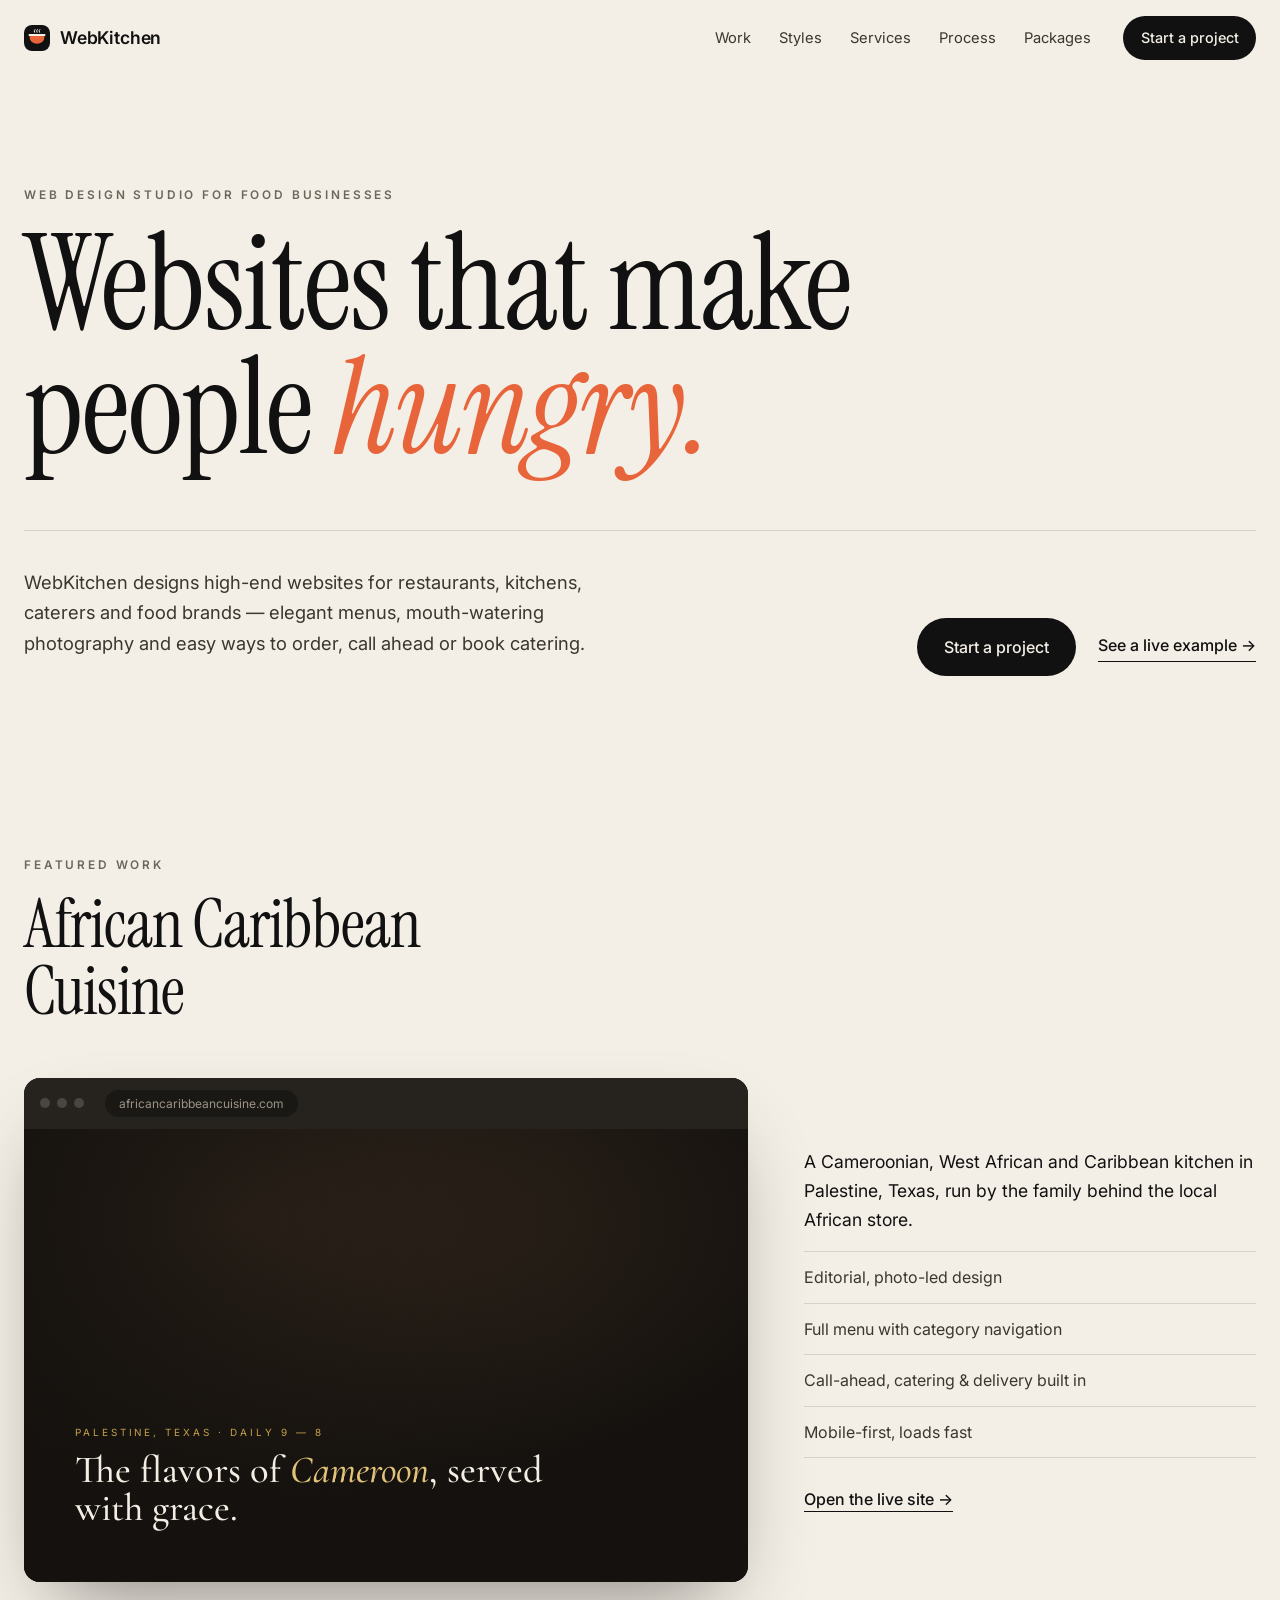
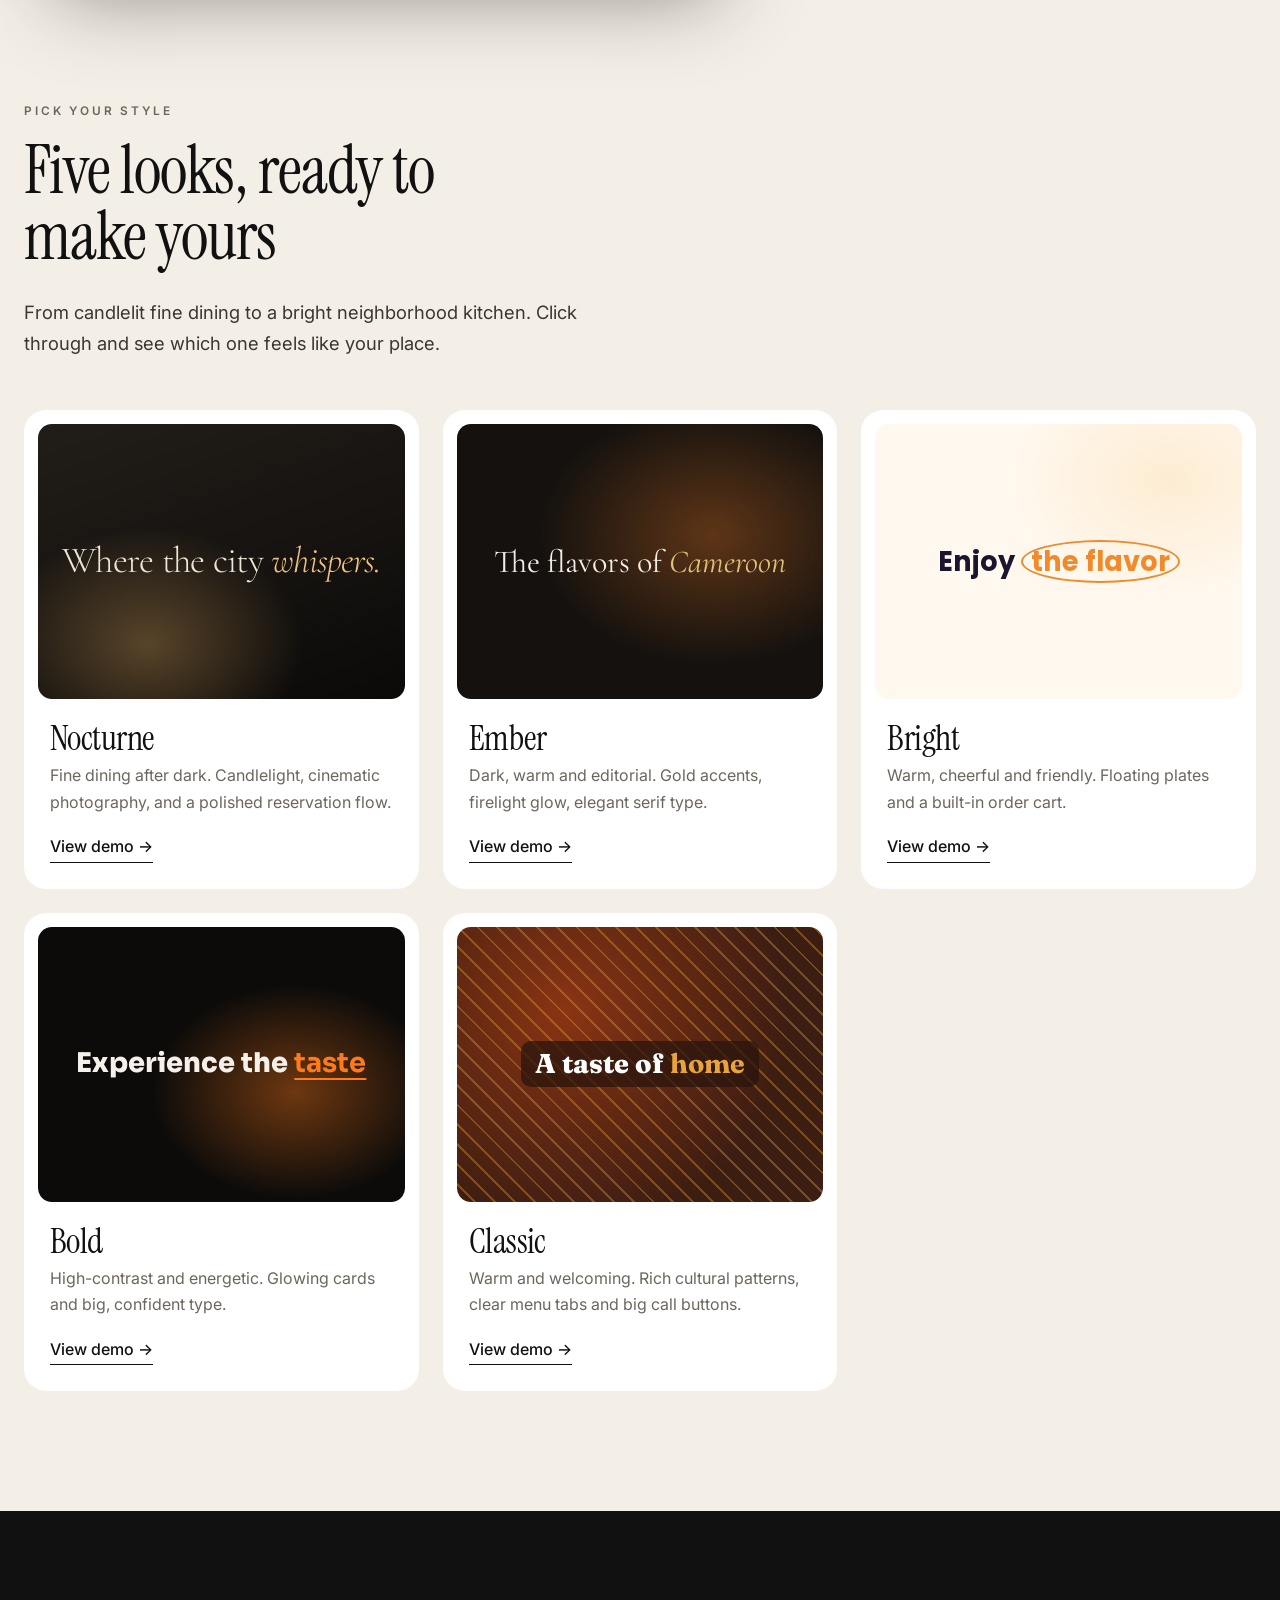
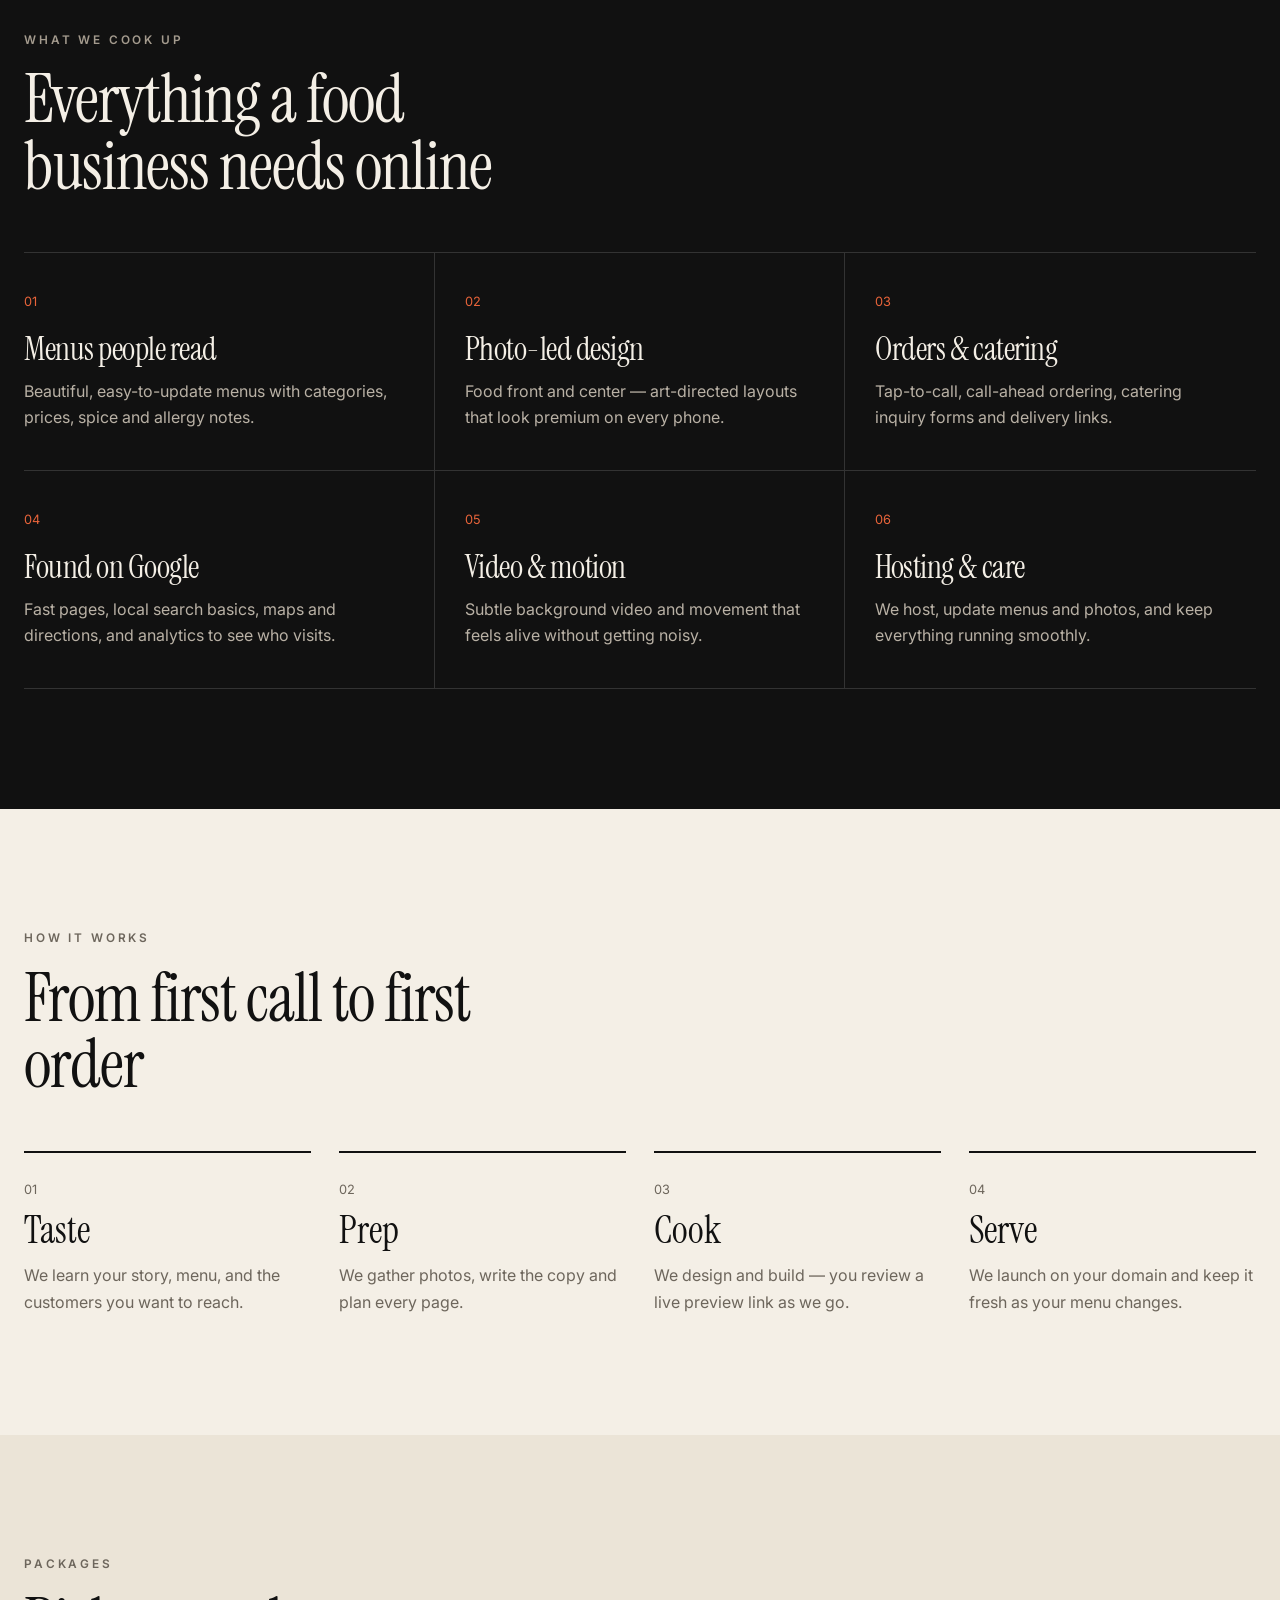
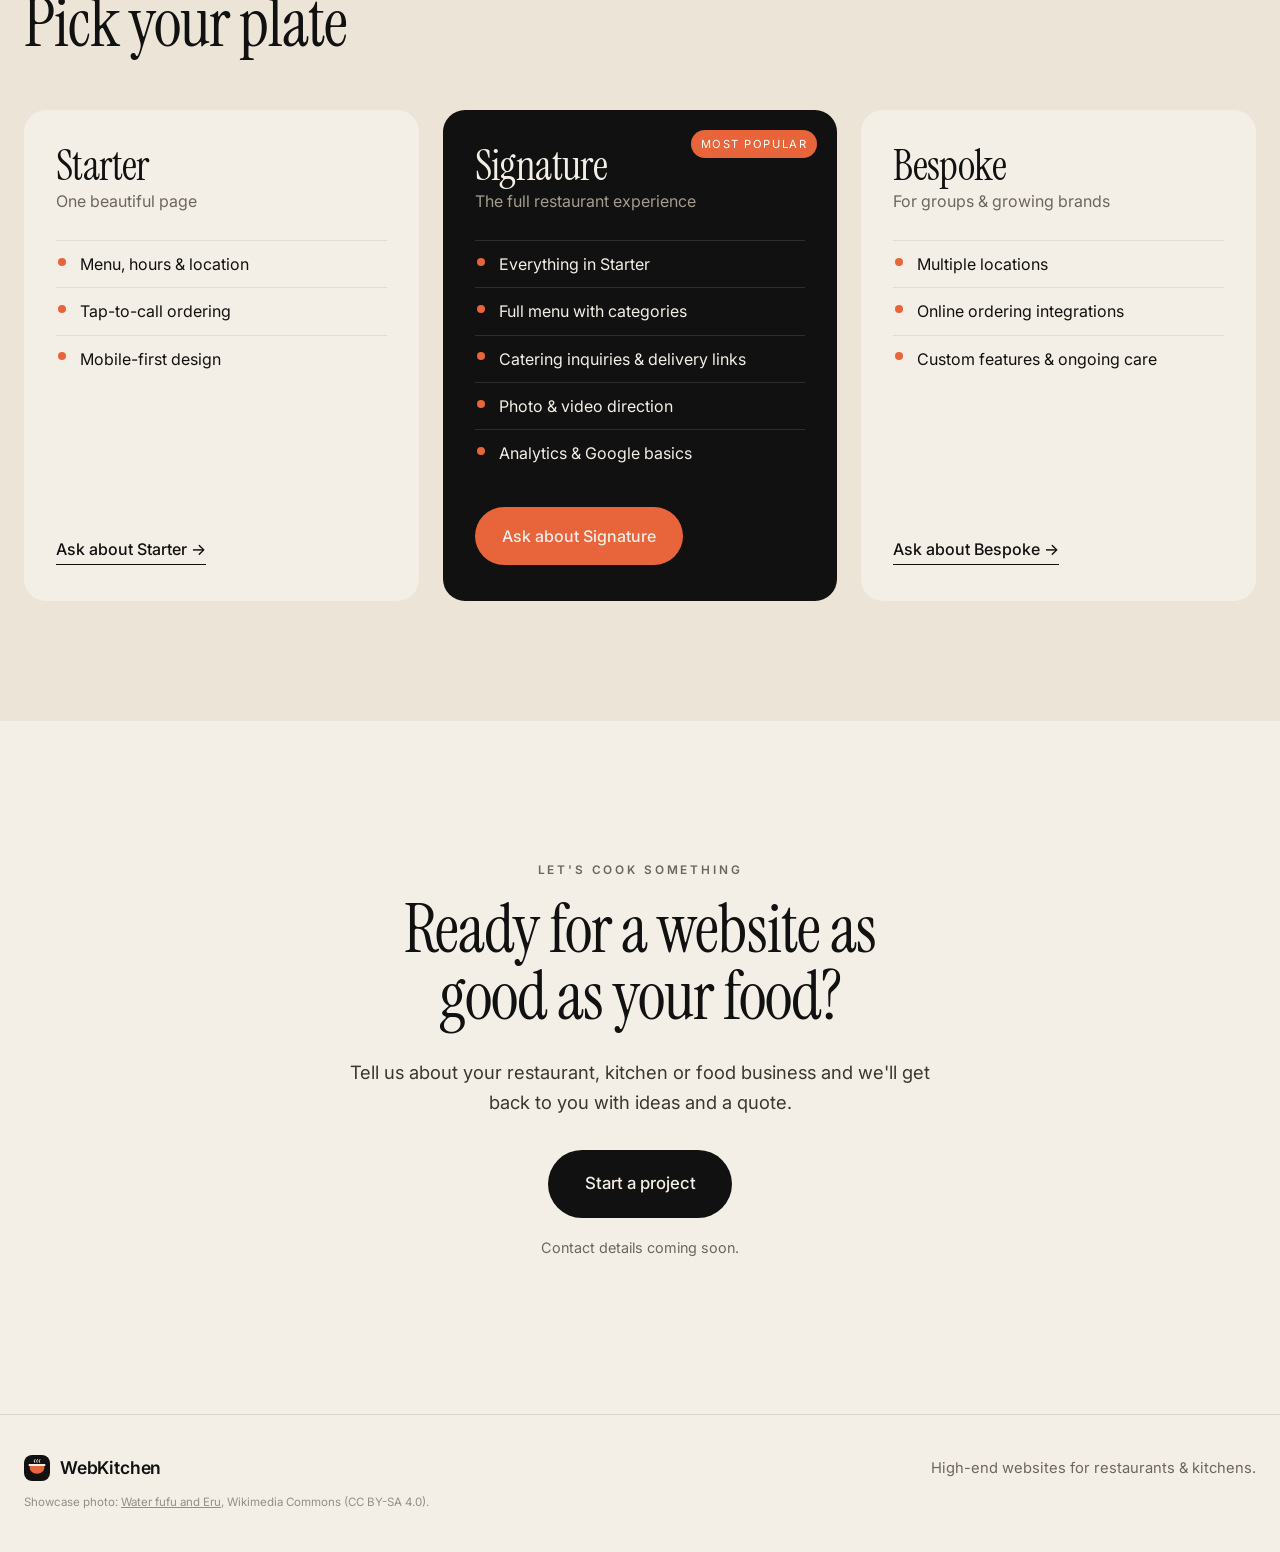
==== commit 66135cb0: "Add The Nocturne fine-dining demo and Classic style; five looks in Pick your style Co-Authored-By: C" ====
--- a/index.html
+++ b/index.html
@@ -8,7 +8,7 @@
   <link rel="icon" href="favicon.svg" type="image/svg+xml">
   <link rel="preconnect" href="https://fonts.googleapis.com">
   <link rel="preconnect" href="https://fonts.gstatic.com" crossorigin>
-  <link href="https://fonts.googleapis.com/css2?family=Instrument+Serif:ital@0;1&family=Inter:wght@400;500;600&family=Cormorant+Garamond:ital,wght@0,500;1,500&family=Poppins:wght@700&family=Sora:wght@800&display=swap" rel="stylesheet">
+  <link href="https://fonts.googleapis.com/css2?family=Instrument+Serif:ital@0;1&family=Inter:wght@400;500;600&family=Cormorant+Garamond:ital,wght@0,500;1,500&family=Cormorant:ital,wght@0,300;1,300&family=Fraunces:wght@800&family=Poppins:wght@700&family=Sora:wght@800&display=swap" rel="stylesheet">
   <link rel="stylesheet" href="studio.css">
   <script>window.va = window.va || function () { (window.vaq = window.vaq || []).push(arguments); };</script>
   <script defer src="/_vercel/insights/script.js"></script>
@@ -63,11 +63,13 @@
 
   <section class="styles" id="styles">
     <div class="wrap">
-      <div class="sec-top reveal"><p class="eyebrow">Pick your style</p><h2>One restaurant, three looks</h2><p class="lead">The same kitchen, designed three ways. Click through and see which one feels like your place.</p></div>
+      <div class="sec-top reveal"><p class="eyebrow">Pick your style</p><h2>Five looks, ready to make yours</h2><p class="lead">From candlelit fine dining to a bright neighborhood kitchen. Click through and see which one feels like your place.</p></div>
       <div class="style-grid">
-        <a class="style-card reveal" href="demo/african-caribbean/"><span class="sw sw-noc" aria-hidden="true"><i>The flavors of <em>Cameroon</em></i></span><h3>Nocturne</h3><p>Dark, cinematic and luxurious. Gold accents, firelight glow, elegant serif type.</p><span class="link">View demo →</span></a>
+        <a class="style-card reveal" href="demo/nocturne/"><span class="sw sw-nocturne" aria-hidden="true"><i>Where the city <em>whispers.</em></i></span><h3>Nocturne</h3><p>Fine dining after dark. Candlelight, cinematic photography, and a polished reservation flow.</p><span class="link">View demo →</span></a>
+        <a class="style-card reveal" href="demo/african-caribbean/"><span class="sw sw-noc" aria-hidden="true"><i>The flavors of <em>Cameroon</em></i></span><h3>Ember</h3><p>Dark, warm and editorial. Gold accents, firelight glow, elegant serif type.</p><span class="link">View demo →</span></a>
         <a class="style-card reveal" href="demo/bright/"><span class="sw sw-bright" aria-hidden="true"><i>Enjoy <b>the flavor</b></i></span><h3>Bright</h3><p>Warm, cheerful and friendly. Floating plates and a built-in order cart.</p><span class="link">View demo →</span></a>
         <a class="style-card reveal" href="demo/bold/"><span class="sw sw-bold" aria-hidden="true"><i>Experience the <b>taste</b></i></span><h3>Bold</h3><p>High-contrast and energetic. Glowing cards and big, confident type.</p><span class="link">View demo →</span></a>
+        <a class="style-card reveal" href="demo/classic/"><span class="sw sw-classic" aria-hidden="true"><i>A taste of <b>home</b></i></span><h3>Classic</h3><p>Warm and welcoming. Rich cultural patterns, clear menu tabs and big call buttons.</p><span class="link">View demo →</span></a>
       </div>
     </div>
   </section>
--- a/studio.css
+++ b/studio.css
@@ -68,7 +68,7 @@
 .case li { padding: 12px 0; border-bottom: 1px solid rgba(0,0,0,.12); color: #3b362f; }
 
 .styles { padding: 0 0 120px; }
-.style-grid { display: grid; grid-template-columns: repeat(3, 1fr); gap: 24px; }
+.style-grid { display: grid; grid-template-columns: repeat(auto-fit, minmax(min(100%, 300px), 1fr)); gap: 24px; }
 .style-card { display: flex; flex-direction: column; text-decoration: none; background: #fff; border-radius: 22px; padding: 14px 14px 26px; transition: transform .5s var(--ease), box-shadow .5s var(--ease); }
 .style-card:hover { transform: translateY(-6px); box-shadow: 0 30px 60px -30px rgba(0,0,0,.35); }
 .style-card h3 { font-size: 2.2rem; margin: 22px 12px 6px; }
@@ -79,6 +79,12 @@
 .sw-noc { background: radial-gradient(80% 80% at 70% 40%, rgba(232,120,40,.35), transparent 60%), #14110e; color: #f3ede3; font-family: "Cormorant Garamond", Georgia, serif; }
 .sw-noc i { font-family: inherit; font-size: 2rem; }
 .sw-noc em { color: #e2c27a; }
+.sw-nocturne { background: radial-gradient(70% 70% at 30% 80%, rgba(217,163,91,.35), transparent 60%), linear-gradient(160deg, #221d18, #0b0a09); color: #efe6d6; }
+.sw-nocturne i { font-family: "Cormorant", Georgia, serif; font-weight: 300; font-size: 2.3rem; letter-spacing: -.02em; }
+.sw-nocturne em { color: #f0c27f; }
+.sw-classic { background: repeating-linear-gradient(45deg, transparent 0 12px, rgba(232,163,61,.35) 12px 14px), radial-gradient(circle at 30% 30%, #8a3412, #3b1d12 70%); color: #fff; }
+.sw-classic i { font-family: "Fraunces", Georgia, serif; font-weight: 800; background: rgba(42,20,12,.75); padding: .3em .5em; border-radius: 10px; }
+.sw-classic b { color: #e8a33d; }
 .sw-bright { background: radial-gradient(60% 60% at 80% 20%, #fdecd2, transparent 70%), #fff8ee; color: #1b1530; font-family: "Poppins", sans-serif; font-weight: 700; }
 .sw-bright b { color: #f08a2c; border: 2px solid #f08a2c; border-radius: 50%; padding: 0 .3em; }
 .sw-bold { background: radial-gradient(60% 60% at 70% 60%, rgba(255,122,26,.4), transparent 65%), #0c0b0a; color: #f5f1ea; font-family: "Sora", sans-serif; font-weight: 800; }
@@ -139,7 +145,7 @@
   .svc:nth-child(odd) { border-right: 1px solid rgba(255,255,255,.14) !important; }
   .svc:nth-child(even) { padding-left: 22px; }
   .steps { grid-template-columns: 1fr 1fr; }
-  .pk-grid, .style-grid { grid-template-columns: 1fr; }
+  .pk-grid { grid-template-columns: 1fr; }
   .pk.featured { transform: none; }
 }
 @media (max-width: 560px) {
